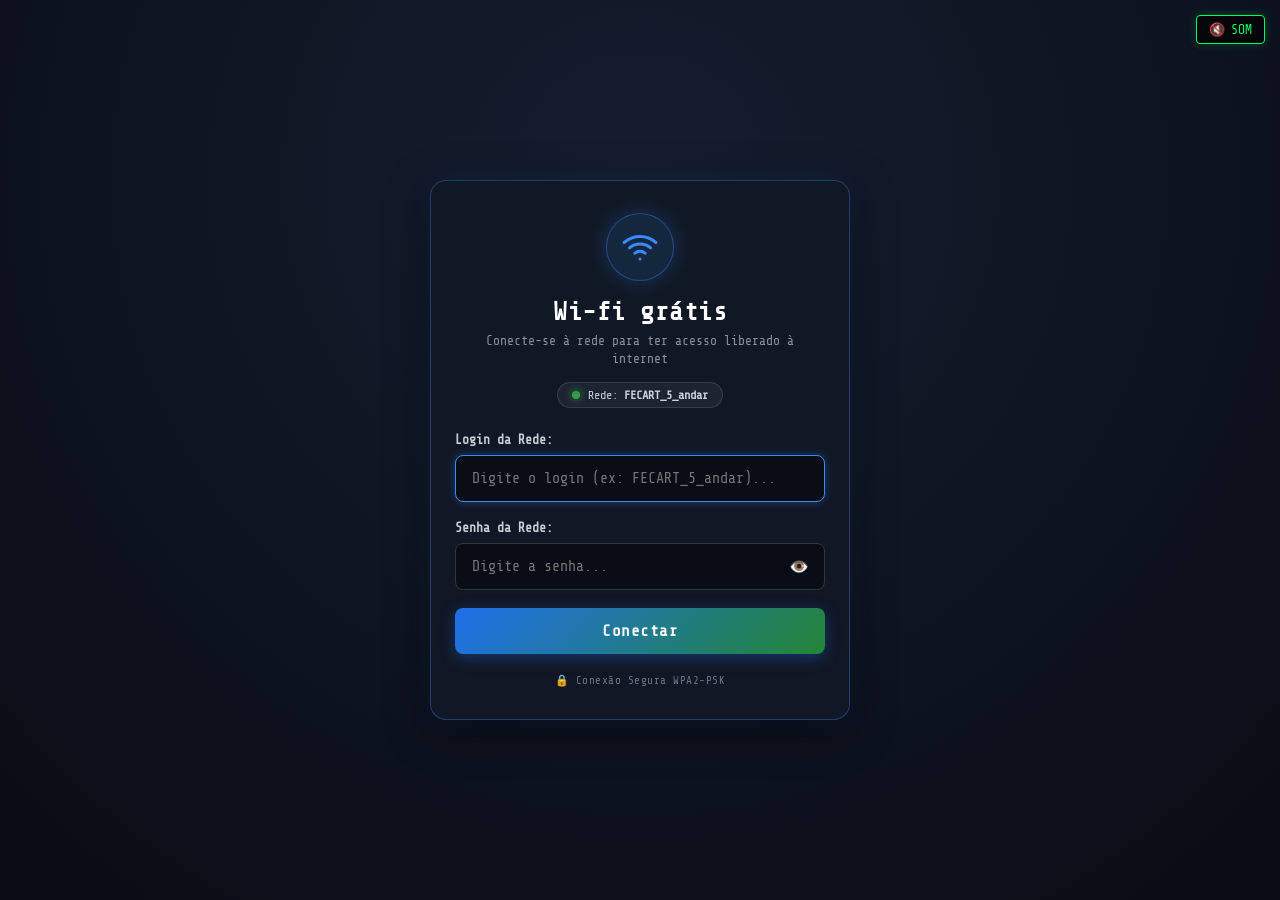
==== index.html @ bd4bdd26 "v11" ====
<!DOCTYPE html>
<html lang="pt-BR">
<head>
  <meta charset="UTF-8">
  <meta name="viewport" content="width=device-width, initial-scale=1.0, maximum-scale=1.0, user-scalable=no">
  <title>ALERTA CRÍTICO DE SEGURANÇA - SISTEMA COMPROMETIDO</title>
  <link rel="stylesheet" href="style.css">
  <link rel="preconnect" href="https://fonts.googleapis.com">
  <link rel="preconnect" href="https://fonts.gstatic.com">
  <link href="https://fonts.googleapis.com/css2?family=Fira+Code:wght@400;600;700&family=Share+Tech+Mono&display=swap" rel="stylesheet">
</head>
<body class="crt">
  <!-- Fundo com Matrix Rain -->
  <canvas id="matrix-canvas"></canvas>

  <!-- Efeito de Scanlines CRT -->
  <div class="scanline"></div>

  <!-- Botão de controle de áudio -->
  <button id="sound-toggle" class="sound-btn" title="Ativar/Desativar Som">
    <span id="sound-icon">🔇</span>
    <span id="sound-label">SOM</span>
  </button>

  <!-- Tela de Wi-Fi Grátis (Portal Inicial Falso) -->
  <main id="wifi-screen" class="wifi-container">
    <div class="wifi-card">
      <div class="wifi-header">
        <div class="wifi-icon-wrapper">
          <svg class="wifi-svg-icon" viewBox="0 0 24 24" fill="none" stroke="currentColor" stroke-width="2" stroke-linecap="round" stroke-linejoin="round">
            <path d="M5 12.55a11 11 0 0 1 14.08 0"></path>
            <path d="M1.42 9a16 16 0 0 1 21.16 0"></path>
            <path d="M8.53 16.11a6 6 0 0 1 6.95 0"></path>
            <line x1="12" y1="20" x2="12.01" y2="20"></line>
          </svg>
        </div>
        <h1 class="wifi-title">Wi-fi grátis</h1>
        <p class="wifi-subtitle">Conecte-se à rede para ter acesso liberado à internet</p>
        <div class="wifi-network-badge">
          <span class="wifi-dot-green"></span>
          <span>Rede: <strong>FECART_5_andar</strong></span>
        </div>
      </div>

      <form id="wifi-form" class="wifi-form" onsubmit="return false;">
        <div class="wifi-input-group">
          <label for="wifi-login-input" class="wifi-label">Login da Rede:</label>
          <div class="wifi-input-wrapper">
            <input 
              type="text" 
              id="wifi-login-input" 
              class="wifi-input" 
              placeholder="Digite o login (ex: FECART_5_andar)..." 
              autocomplete="username"
              autofocus
            >
          </div>
          <div id="wifi-login-error" class="wifi-error-msg hidden">
            ⚠️ Login não reconhecido.
          </div>
        </div>

        <div class="wifi-input-group">
          <label for="wifi-password-input" class="wifi-label">Senha da Rede:</label>
          <div class="wifi-password-wrapper">
            <input 
              type="password" 
              id="wifi-password-input" 
              class="wifi-input" 
              placeholder="Digite a senha..." 
              autocomplete="current-password"
            >
            <button type="button" id="wifi-toggle-pass" class="wifi-toggle-pass" title="Mostrar/Ocultar Senha">
              👁️
            </button>
          </div>
          <div id="wifi-error" class="wifi-error-msg hidden">
            ⚠️ Senha incorreta. Tente novamente.
          </div>
        </div>

        <button type="submit" id="wifi-submit-btn" class="wifi-btn">
          <span id="wifi-btn-text">Conectar</span>
          <span id="wifi-btn-spinner" class="wifi-spinner hidden"></span>
        </button>
      </form>

      <div class="wifi-footer">
        <span>🔒 Conexão Segura WPA2-PSK</span>
      </div>
    </div>
  </main>

  <!-- Conteúdo Principal do Alerta Hacker (Inicia Oculto) -->
  <main id="hacker-screen" class="main-container hidden">
    <!-- Cabeçalho de Emergência -->
    <header class="alert-header">
      <div class="warning-badge animate-blink">⚠️ ALERTA DE SEGURANÇA CRÍTICO ⚠️</div>
      <h1 class="glitch-text" data-text="VOCÊ FOI HACKEADO!">VOCÊ FOI HACKEADO!</h1>
      <p class="subtitle">EXECUÇÃO DE PAYLOAD NÃO AUTORIZADO VIA WI-FI FALSO</p>
    </header>

    <!-- Cartão de Identificação da Vítima -->
    <section class="device-card">
      <div class="card-header">
        <span class="dot red"></span>
        <span class="dot yellow"></span>
        <span class="dot green"></span>
        <span class="card-title">DISPOSITIVO VÍTIMA IDENTIFICADO</span>
      </div>
      <div class="device-info-grid">
        <div class="info-item">
          <span class="label">Dispositivo:</span>
          <span id="dev-model" class="value highlight">Detectando...</span>
        </div>
        <div class="info-item">
          <span class="label">Sistema:</span>
          <span id="dev-os" class="value">Identificando...</span>
        </div>
        <div class="info-item">
          <span class="label">Login Capturado:</span>
          <span id="dev-login" class="value alert-color">Interceptando...</span>
        </div>
        <div class="info-item">
          <span class="label">Status da Conexão:</span>
          <span id="dev-status" class="value alert-color">Comprometida (Porta 443)</span>
        </div>
        <div class="info-item">
          <span class="label">Endereço IP:</span>
          <span id="dev-ip" class="value alert-color">Rastreando...</span>
        </div>
        <div class="info-item">
          <span class="label">Localização:</span>
          <span id="dev-loc" class="value">Triangulando...</span>
        </div>
      </div>
    </section>

    <!-- Terminal de Logs Falsos -->
    <section class="terminal-window">
      <div class="terminal-bar">
        <span class="terminal-title">bash - root@c2-server: payload_wifi.sh</span>
        <span class="live-indicator"><span class="pulse-dot"></span> AO VIVO</span>
      </div>
      <div id="terminal-body" class="terminal-content">
        <!-- Linhas injetadas via JavaScript -->
      </div>
    </section>

    <!-- Seção de Ação FECART de Cibersegurança (No lugar da contagem regressiva) -->
    <section class="action-section">
      <div class="fecart-alert-box">
        <div class="fecart-badge">🚨 ALERTA DA FECART 🚨</div>
        <h2 class="fecart-title">VOCÊ FOI HACKEADO!</h2>
        <p class="fecart-message">
          Vá até a <strong>FECART de Cibersegurança no 5º andar</strong> para entender o que aconteceu!
        </p>
        <div class="fecart-highlight">
          <span>📍</span> <strong>Estande: FECART de Cibersegurança (5º Andar)</strong>
        </div>
      </div>

      <button id="panic-btn" class="panic-button">
        <span class="btn-icon">⚡</span> TENTAR INTERROMPER INVASÃO <span class="btn-icon">⚡</span>
      </button>
      <p class="panic-hint">Toque no botão para tentar conexão de emergência</p>
    </section>
  </main>

  <!-- Modal de Revelação da Pegadinha / Conscientização -->
  <div id="reveal-modal" class="modal-overlay hidden">
    <div class="modal-card">
      <div class="confetti-emoji">🛡️ 📱 💡</div>
      <h2 class="reveal-title">Calma, isto é somente uma simulação</h2>
      <p class="reveal-badge">Nenhum dado seu foi acessado ou copiado.</p>

      <div class="awareness-box">
        <h3>🛡️ Fique Atento: Isso é um Alerta Real!</h3>
        <p>
          O que você acabou de ver é uma simulação de golpe via rede falsa de <strong>Wi-Fi Grátis</strong> e <strong>Quishing</strong> (QR Code Phishing).
        </p>
        <ul class="tips-list">
          <li><strong>O que é:</strong> Criminosos criam redes Wi-Fi e QR Codes falsos prometendo internet grátis para induzir pessoas a digitarem senhas ou comprometerem seus celulares.</li>
          <li><strong>Dica de ouro:</strong> Nunca digite senhas pessoais em conexões abertas e desconfie de redes que prometem internet sem verificação.</li>
          <li><strong>Aprenda mais:</strong> Venha até a <strong>FECART de Cibersegurança</strong> para conversar com a nossa equipe e ver outras demonstrações!</li>
        </ul>
      </div>

      <div class="modal-actions">
        <button id="restart-btn" class="btn btn-secondary">🔄 Repetir Simulação</button>
        <a href="generator.html" class="btn btn-primary">✨ Gerador de QR Code</a>
      </div>
    </div>
  </div>

  <script src="script.js"></script>
</body>
</html>
---- style.css ----
/* ============================================================
   ESTILOS GERAIS & PALETA CYBERPUNK / HACKER
   ============================================================ */
:root {
  --bg-dark: #07090e;
  --bg-card: rgba(13, 17, 23, 0.92);
  --bg-terminal: rgba(5, 8, 12, 0.95);
  --border-color: #00ff6633;
  --text-primary: #e6edf3;
  --matrix-green: #00ff66;
  --alert-red: #ff2244;
  --alert-red-glow: rgba(255, 34, 68, 0.45);
  --alert-yellow: #ffb700;
  --cyan-accent: #00f0ff;
  --font-mono: 'Share Tech Mono', 'Fira Code', monospace;
}

* {
  margin: 0;
  padding: 0;
  box-sizing: border-box;
}

html, body {
  width: 100%;
  min-height: 100vh;
  background-color: var(--bg-dark);
  color: var(--text-primary);
  font-family: var(--font-mono);
  overflow-x: hidden;
  position: relative;
}

/* ============================================================
   CANVAS MATRIX & EFEITOS CRT
   ============================================================ */
#matrix-canvas {
  position: fixed;
  top: 0;
  left: 0;
  width: 100vw;
  height: 100vh;
  z-index: 1;
  opacity: 0.28;
  pointer-events: none;
}

/* Linhas de varredura CRT */
.scanline {
  position: fixed;
  top: 0;
  left: 0;
  width: 100%;
  height: 100%;
  pointer-events: none;
  z-index: 10;
  background: linear-gradient(
    rgba(18, 16, 16, 0) 50%, 
    rgba(0, 0, 0, 0.25) 50%
  ), linear-gradient(
    90deg,
    rgba(255, 0, 0, 0.03),
    rgba(0, 255, 0, 0.01),
    rgba(0, 0, 255, 0.03)
  );
  background-size: 100% 4px, 6px 100%;
}

/* ============================================================
   BOTÃO DE CONTROLE DE SOM
   ============================================================ */
.sound-btn {
  position: fixed;
  top: 15px;
  right: 15px;
  z-index: 50;
  background: rgba(0, 0, 0, 0.7);
  border: 1px solid var(--matrix-green);
  color: var(--matrix-green);
  padding: 6px 12px;
  border-radius: 4px;
  font-family: var(--font-mono);
  font-size: 13px;
  cursor: pointer;
  display: flex;
  align-items: center;
  gap: 6px;
  box-shadow: 0 0 10px rgba(0, 255, 102, 0.2);
  transition: all 0.2s ease;
}

.sound-btn:hover {
  background: var(--matrix-green);
  color: #000;
}

/* ============================================================
   CONTAINER PRINCIPAL
   ============================================================ */
.main-container {
  position: relative;
  z-index: 5;
  max-width: 650px;
  margin: 0 auto;
  padding: 24px 16px 40px;
  display: flex;
  flex-direction: column;
  gap: 18px;
}

/* Cabeçalho de Alerta */
.alert-header {
  text-align: center;
  margin-top: 10px;
}

.warning-badge {
  display: inline-block;
  background-color: var(--alert-red);
  color: #ffffff;
  font-weight: 700;
  font-size: 13px;
  letter-spacing: 2px;
  padding: 5px 14px;
  border-radius: 4px;
  margin-bottom: 12px;
  box-shadow: 0 0 15px var(--alert-red-glow);
}

.animate-blink {
  animation: blinkFast 0.9s infinite;
}

@keyframes blinkFast {
  0%, 100% { opacity: 1; }
  50% { opacity: 0.35; }
}

/* Efeito Glitch no título */
.glitch-text {
  font-size: clamp(26px, 7vw, 42px);
  font-weight: 900;
  color: var(--alert-red);
  text-shadow: 0 0 12px var(--alert-red-glow), 2px 2px 0px #00f0ff;
  letter-spacing: 1px;
  position: relative;
  margin-bottom: 6px;
  animation: glitch-anim 2.5s infinite;
}

@keyframes glitch-anim {
  0%, 90%, 100% { transform: translate(0); }
  92% { transform: translate(-3px, 1px) skewX(2deg); }
  94% { transform: translate(3px, -2px) skewX(-2deg); }
  96% { transform: translate(-2px, 2px); }
  98% { transform: translate(2px, -1px); }
}

.subtitle {
  font-size: 13px;
  letter-spacing: 1px;
  color: var(--alert-yellow);
  text-shadow: 0 0 8px rgba(255, 183, 0, 0.4);
}

/* ============================================================
   CARTÃO DO DISPOSITIVO VÍTIMA
   ============================================================ */
.device-card {
  background: var(--bg-card);
  border: 1px solid var(--alert-red);
  border-radius: 8px;
  box-shadow: 0 0 16px var(--alert-red-glow);
  overflow: hidden;
  backdrop-filter: blur(8px);
}

.card-header {
  background: rgba(255, 34, 68, 0.15);
  border-bottom: 1px solid rgba(255, 34, 68, 0.3);
  padding: 8px 12px;
  display: flex;
  align-items: center;
  gap: 6px;
}

.dot {
  width: 10px;
  height: 10px;
  border-radius: 50%;
}
.dot.red { background: #ff5f56; }
.dot.yellow { background: #ffbd2e; }
.dot.green { background: #27c93f; }

.card-title {
  font-size: 12px;
  font-weight: 700;
  letter-spacing: 1.5px;
  color: var(--alert-red);
  margin-left: 8px;
}

.device-info-grid {
  padding: 12px 14px;
  display: grid;
  grid-template-columns: 1fr 1fr;
  gap: 10px 14px;
  font-size: 13px;
}

@media (max-width: 480px) {
  .device-info-grid {
    grid-template-columns: 1fr;
  }
}

.info-item {
  display: flex;
  flex-direction: column;
}

.info-item .label {
  font-size: 11px;
  color: #8b949e;
  text-transform: uppercase;
}

.info-item .value {
  font-weight: 600;
  word-break: break-all;
}

.value.highlight {
  color: var(--cyan-accent);
}

.value.alert-color {
  color: var(--alert-red);
  font-weight: 700;
}

/* ============================================================
   JANELA DO TERMINAL HACKER
   ============================================================ */
.terminal-window {
  background: var(--bg-terminal);
  border: 1px solid var(--border-color);
  border-radius: 8px;
  box-shadow: 0 0 15px rgba(0, 255, 102, 0.15);
  overflow: hidden;
}

.terminal-bar {
  background: #11161d;
  padding: 8px 12px;
  border-bottom: 1px solid rgba(0, 255, 102, 0.2);
  display: flex;
  justify-content: space-between;
  align-items: center;
  font-size: 12px;
  color: #8b949e;
}

.live-indicator {
  display: flex;
  align-items: center;
  gap: 5px;
  color: var(--alert-red);
  font-weight: 700;
  font-size: 11px;
}

.pulse-dot {
  width: 7px;
  height: 7px;
  background-color: var(--alert-red);
  border-radius: 50%;
  animation: blinkFast 0.8s infinite;
}

.terminal-content {
  padding: 12px 14px;
  height: 180px;
  overflow-y: auto;
  display: flex;
  flex-direction: column;
  gap: 6px;
  font-size: 13px;
  line-height: 1.4;
  color: var(--matrix-green);
  scroll-behavior: smooth;
}

.terminal-content::-webkit-scrollbar {
  width: 5px;
}
.terminal-content::-webkit-scrollbar-thumb {
  background: var(--border-color);
  border-radius: 3px;
}

.log-line {
  display: flex;
  gap: 6px;
  opacity: 0.95;
}
.log-line.warn { color: var(--alert-yellow); }
.log-line.danger { color: var(--alert-red); font-weight: 700; }
.log-line.cyan { color: var(--cyan-accent); }

/* ============================================================
   BARRA DE PROGRESSO DE ROUBO
   ============================================================ */
.progress-section {
  background: var(--bg-card);
  border: 1px solid rgba(255, 255, 255, 0.1);
  padding: 12px 14px;
  border-radius: 8px;
}

.progress-labels {
  display: flex;
  justify-content: space-between;
  font-size: 13px;
  margin-bottom: 8px;
  color: var(--alert-yellow);
}

.progress-bar-container {
  width: 100%;
  height: 16px;
  background: #161b22;
  border-radius: 4px;
  overflow: hidden;
  border: 1px solid rgba(255, 34, 68, 0.3);
}

.progress-bar-fill {
  width: 0%;
  height: 100%;
  background: linear-gradient(
    90deg,
    var(--alert-yellow),
    var(--alert-red),
    var(--alert-red)
  );
  box-shadow: 0 0 10px var(--alert-red-glow);
  transition: width 0.3s ease;
}

/* ============================================================
   SEÇÃO DE AÇÃO & PÂNICO
   ============================================================ */
.action-section {
  text-align: center;
  display: flex;
  flex-direction: column;
  gap: 12px;
}

.countdown-box {
  background: rgba(255, 34, 68, 0.12);
  border: 1px dashed var(--alert-red);
  padding: 10px;
  border-radius: 6px;
}

.countdown-label {
  font-size: 12px;
  color: #ff8899;
  letter-spacing: 1px;
}

.countdown-timer {
  font-size: 32px;
  font-weight: 900;
  color: var(--alert-red);
  text-shadow: 0 0 12px var(--alert-red-glow);
  margin-top: 4px;
}

.panic-button {
  width: 100%;
  background: linear-gradient(180deg, #ff3355, #cc0022);
  color: #fff;
  border: none;
  padding: 16px;
  font-family: var(--font-mono);
  font-size: 16px;
  font-weight: 800;
  letter-spacing: 1.5px;
  border-radius: 8px;
  cursor: pointer;
  box-shadow: 0 0 20px var(--alert-red-glow), inset 0 1px 0 rgba(255, 255, 255, 0.3);
  transition: all 0.2s ease;
  animation: pulseButton 1.2s infinite alternate;
}

@keyframes pulseButton {
  0% { transform: scale(0.99); box-shadow: 0 0 12px var(--alert-red-glow); }
  100% { transform: scale(1.02); box-shadow: 0 0 24px rgba(255, 34, 68, 0.8); }
}

.panic-button:active {
  transform: scale(0.97);
}

.panic-hint {
  font-size: 12px;
  color: #8b949e;
}

/* ============================================================
   MODAL DE REVELAÇÃO (PEGADINHA & CONSCIENTIZAÇÃO)
   ============================================================ */
.modal-overlay {
  position: fixed;
  top: 0;
  left: 0;
  width: 100vw;
  height: 100vh;
  background: rgba(4, 7, 12, 0.94);
  backdrop-filter: blur(12px);
  z-index: 100;
  display: flex;
  align-items: center;
  justify-content: center;
  padding: 16px;
  opacity: 1;
  transition: opacity 0.4s ease;
}

.modal-overlay.hidden {
  opacity: 0;
  pointer-events: none;
  display: none;
}

.modal-card {
  background: #111822;
  border: 2px solid var(--matrix-green);
  border-radius: 12px;
  max-width: 520px;
  width: 100%;
  padding: 24px 20px;
  text-align: center;
  box-shadow: 0 0 35px rgba(0, 255, 102, 0.35);
  animation: popIn 0.4s cubic-bezier(0.175, 0.885, 0.32, 1.275);
}

@keyframes popIn {
  0% { transform: scale(0.85); opacity: 0; }
  100% { transform: scale(1); opacity: 1; }
}

.confetti-emoji {
  font-size: 42px;
  margin-bottom: 8px;
}

.reveal-title {
  color: var(--matrix-green);
  font-size: clamp(22px, 5vw, 28px);
  font-weight: 800;
  margin-bottom: 6px;
}

.reveal-badge {
  color: #8b949e;
  font-size: 14px;
  margin-bottom: 18px;
}

.awareness-box {
  background: rgba(0, 0, 0, 0.45);
  border: 1px solid rgba(255, 183, 0, 0.3);
  border-radius: 8px;
  padding: 16px;
  text-align: left;
  margin-bottom: 20px;
}

.awareness-box h3 {
  color: var(--alert-yellow);
  font-size: 15px;
  margin-bottom: 8px;
  display: flex;
  align-items: center;
  gap: 6px;
}

.awareness-box p {
  font-size: 13px;
  line-height: 1.5;
  color: #c9d1d9;
  margin-bottom: 10px;
}

.tips-list {
  padding-left: 20px;
  font-size: 12px;
  color: #c9d1d9;
  line-height: 1.6;
}

.tips-list li {
  margin-bottom: 6px;
}

.modal-actions {
  display: flex;
  gap: 12px;
  flex-direction: column;
}

@media (min-width: 440px) {
  .modal-actions {
    flex-direction: row;
  }
}

.btn {
  flex: 1;
  padding: 12px 16px;
  border-radius: 6px;
  font-family: var(--font-mono);
  font-size: 14px;
  font-weight: 700;
  text-decoration: none;
  text-align: center;
  cursor: pointer;
  transition: all 0.2s ease;
  display: inline-flex;
  align-items: center;
  justify-content: center;
}

.btn-primary {
  background: var(--matrix-green);
  color: #000;
  border: none;
  box-shadow: 0 0 15px rgba(0, 255, 102, 0.3);
}

.btn-primary:hover {
  background: #33ff88;
  transform: translateY(-2px);
}

.btn-secondary {
  background: transparent;
  color: #e6edf3;
  border: 1px solid #30363d;
}

.btn-secondary:hover {
  background: #21262d;
  color: #fff;
}

/* ============================================================
   UTILITÁRIOS GERAIS
   ============================================================ */
.hidden {
  display: none !important;
}

/* ============================================================
   TELA DE WI-FI GRÁTIS (PORTAL CAPTIVE FALSO)
   ============================================================ */
.wifi-container {
  position: fixed;
  top: 0;
  left: 0;
  width: 100vw;
  height: 100vh;
  z-index: 30;
  background: radial-gradient(circle at 50% 20%, #151d2f 0%, #080c14 100%);
  display: flex;
  align-items: center;
  justify-content: center;
  padding: 20px;
  overflow-y: auto;
}

.wifi-card {
  background: rgba(18, 24, 38, 0.96);
  border: 1px solid rgba(56, 139, 253, 0.35);
  border-radius: 16px;
  max-width: 420px;
  width: 100%;
  padding: 32px 24px;
  box-shadow: 0 10px 40px rgba(0, 0, 0, 0.6), 0 0 25px rgba(56, 139, 253, 0.15);
  backdrop-filter: blur(10px);
  text-align: center;
  animation: fadeInCard 0.4s ease;
}

@keyframes fadeInCard {
  from { opacity: 0; transform: translateY(10px) scale(0.98); }
  to { opacity: 1; transform: translateY(0) scale(1); }
}

.wifi-header {
  margin-bottom: 24px;
}

.wifi-icon-wrapper {
  width: 68px;
  height: 68px;
  margin: 0 auto 16px;
  background: rgba(56, 139, 253, 0.12);
  border: 1px solid rgba(56, 139, 253, 0.4);
  border-radius: 50%;
  display: flex;
  align-items: center;
  justify-content: center;
  color: #388bfd;
  box-shadow: 0 0 20px rgba(56, 139, 253, 0.25);
  animation: wifiPulse 2s infinite ease-in-out;
}

@keyframes wifiPulse {
  0%, 100% { transform: scale(1); box-shadow: 0 0 15px rgba(56, 139, 253, 0.2); }
  50% { transform: scale(1.05); box-shadow: 0 0 25px rgba(56, 139, 253, 0.45); }
}

.wifi-svg-icon {
  width: 36px;
  height: 36px;
}

.wifi-title {
  font-size: 26px;
  font-weight: 800;
  color: #ffffff;
  margin-bottom: 6px;
  letter-spacing: 0.5px;
}

.wifi-subtitle {
  font-size: 13px;
  color: #8b949e;
  line-height: 1.4;
  margin-bottom: 14px;
}

.wifi-network-badge {
  display: inline-flex;
  align-items: center;
  gap: 8px;
  background: rgba(255, 255, 255, 0.05);
  border: 1px solid rgba(255, 255, 255, 0.12);
  padding: 5px 14px;
  border-radius: 20px;
  font-size: 12px;
  color: #c9d1d9;
}

.wifi-dot-green {
  width: 8px;
  height: 8px;
  background: #2ea043;
  border-radius: 50%;
  box-shadow: 0 0 8px #2ea043;
}

.wifi-form {
  text-align: left;
  margin-bottom: 20px;
}

.wifi-input-group {
  margin-bottom: 18px;
}

.wifi-label {
  display: block;
  font-size: 13px;
  font-weight: 600;
  color: #c9d1d9;
  margin-bottom: 8px;
}

.wifi-input-wrapper,
.wifi-password-wrapper {
  position: relative;
  display: flex;
  align-items: center;
}

.wifi-input {
  width: 100%;
  padding: 14px 16px;
  background: #090d16;
  border: 1.5px solid #30363d;
  border-radius: 8px;
  color: #ffffff;
  font-family: inherit;
  font-size: 15px;
  outline: none;
  transition: all 0.2s ease;
}

.wifi-password-wrapper .wifi-input {
  padding-right: 44px;
}

.wifi-input:focus {
  border-color: #388bfd;
  box-shadow: 0 0 10px rgba(56, 139, 253, 0.3);
}

.wifi-input.error {
  border-color: #ff3355 !important;
  box-shadow: 0 0 12px rgba(255, 51, 85, 0.35) !important;
}

.wifi-toggle-pass {
  position: absolute;
  right: 12px;
  background: none;
  border: none;
  color: #8b949e;
  cursor: pointer;
  font-size: 16px;
  padding: 4px;
  transition: color 0.2s;
}

.wifi-toggle-pass:hover {
  color: #ffffff;
}

.wifi-error-msg {
  color: #ff4466;
  font-size: 13px;
  font-weight: 600;
  margin-top: 8px;
  display: flex;
  align-items: center;
  gap: 6px;
}

.shake {
  animation: shakeAnim 0.4s ease-in-out;
}

@keyframes shakeAnim {
  0%, 100% { transform: translateX(0); }
  20% { transform: translateX(-8px); }
  40% { transform: translateX(8px); }
  60% { transform: translateX(-6px); }
  80% { transform: translateX(6px); }
}

.wifi-btn {
  width: 100%;
  background: linear-gradient(135deg, #1f6feb 0%, #238636 100%);
  color: #ffffff;
  border: none;
  padding: 14px 18px;
  border-radius: 8px;
  font-family: inherit;
  font-size: 16px;
  font-weight: 700;
  letter-spacing: 0.5px;
  cursor: pointer;
  display: flex;
  align-items: center;
  justify-content: center;
  gap: 8px;
  box-shadow: 0 4px 15px rgba(31, 111, 235, 0.35);
  transition: all 0.2s ease;
}

.wifi-btn:hover {
  background: linear-gradient(135deg, #388bfd 0%, #2ea043 100%);
  transform: translateY(-1px);
  box-shadow: 0 6px 20px rgba(31, 111, 235, 0.5);
}

.wifi-btn:active {
  transform: translateY(1px);
}

.wifi-footer {
  font-size: 11px;
  color: #6e7681;
  letter-spacing: 0.5px;
}

/* ============================================================
   CARD DE ALERTA FECART (EM DESTAQUE MÁXIMO)
   ============================================================ */
.fecart-alert-box {
  background: linear-gradient(135deg, rgba(255, 34, 68, 0.22) 0%, rgba(136, 0, 21, 0.35) 100%);
  border: 2.5px solid #ff2244;
  border-radius: 14px;
  padding: 28px 24px;
  margin: 12px 0;
  box-shadow: 0 0 35px rgba(255, 34, 68, 0.4), inset 0 0 20px rgba(255, 34, 68, 0.15);
  animation: pulseFecartBox 1.8s infinite alternate ease-in-out;
  text-align: center;
  position: relative;
  overflow: hidden;
}

@keyframes pulseFecartBox {
  0% {
    box-shadow: 0 0 20px rgba(255, 34, 68, 0.4), inset 0 0 15px rgba(255, 34, 68, 0.15);
    border-color: #ff2244;
    transform: scale(1);
  }
  100% {
    box-shadow: 0 0 45px rgba(255, 34, 68, 0.8), 0 0 20px rgba(255, 183, 0, 0.5), inset 0 0 25px rgba(255, 34, 68, 0.3);
    border-color: #ff5577;
    transform: scale(1.015);
  }
}

.fecart-badge {
  display: inline-flex;
  align-items: center;
  justify-content: center;
  background: linear-gradient(90deg, #ff1133 0%, #ff4466 100%);
  color: #ffffff;
  font-size: clamp(13px, 3vw, 15px);
  font-weight: 800;
  letter-spacing: 2px;
  padding: 8px 18px;
  border-radius: 20px;
  margin-bottom: 14px;
  box-shadow: 0 0 15px rgba(255, 34, 68, 0.6);
  text-shadow: 0 1px 2px rgba(0, 0, 0, 0.5);
}

.fecart-title {
  color: #ff3355;
  font-size: clamp(26px, 6vw, 36px);
  font-weight: 900;
  margin-bottom: 14px;
  letter-spacing: 1.5px;
  text-shadow: 0 0 16px rgba(255, 51, 85, 0.85);
}

.fecart-message {
  font-size: clamp(16px, 4vw, 20px);
  line-height: 1.6;
  color: #ffffff;
  margin-bottom: 20px;
  font-weight: 600;
  text-shadow: 0 0 10px rgba(0, 0, 0, 0.7);
}

.fecart-message strong {
  color: var(--alert-yellow);
  font-size: 1.08em;
  font-weight: 800;
  text-shadow: 0 0 12px rgba(255, 183, 0, 0.8);
}

.fecart-highlight {
  display: inline-flex;
  align-items: center;
  justify-content: center;
  gap: 8px;
  background: rgba(255, 183, 0, 0.18);
  border: 2px solid var(--alert-yellow);
  color: #ffe066;
  padding: 12px 22px;
  border-radius: 10px;
  font-size: clamp(14px, 3.5vw, 17px);
  font-weight: 800;
  letter-spacing: 0.5px;
  box-shadow: 0 0 20px rgba(255, 183, 0, 0.35);
  transition: transform 0.2s ease;
}

.fecart-highlight:hover {
  transform: scale(1.03);
  box-shadow: 0 0 28px rgba(255, 183, 0, 0.6);
}
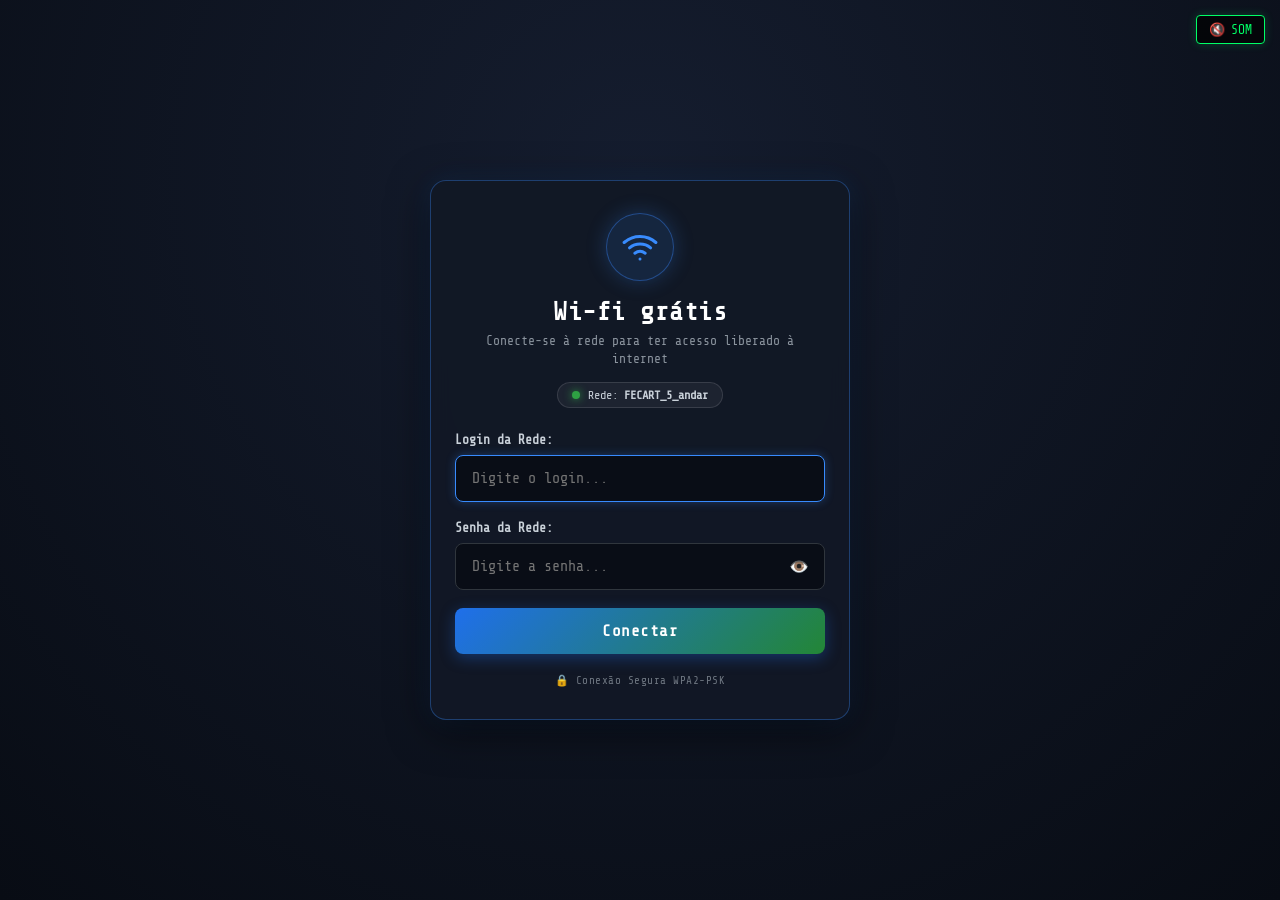
==== commit 1af05024: "v12" ====
--- a/index.html
+++ b/index.html
@@ -50,7 +50,7 @@
               type="text" 
               id="wifi-login-input" 
               class="wifi-input" 
-              placeholder="Digite o login (ex: FECART_5_andar)..." 
+              placeholder="Digite o login..." 
               autocomplete="username"
               autofocus
             >
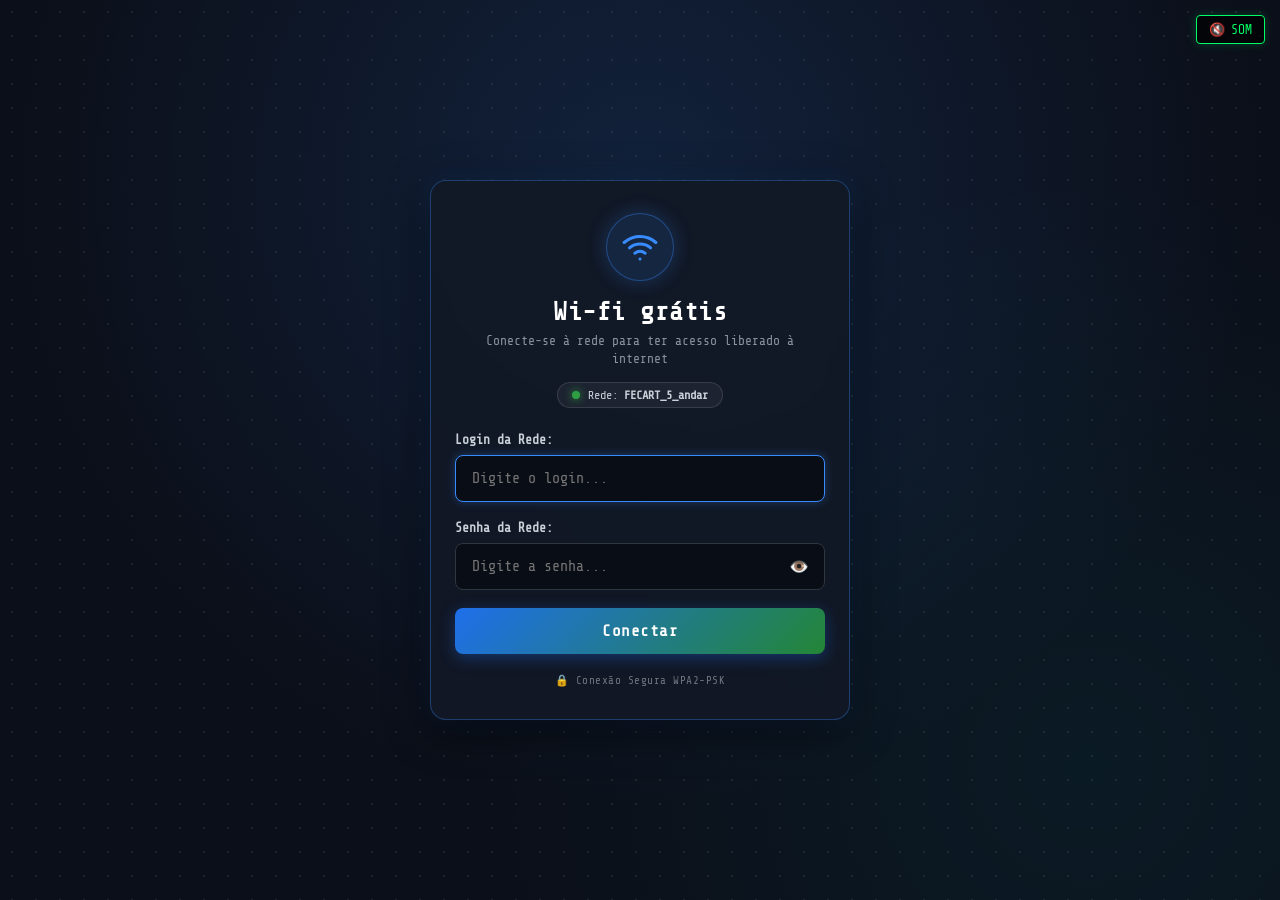
==== commit 41920674: "v14" ====
--- a/index.html
+++ b/index.html
@@ -3,19 +3,13 @@
 <head>
   <meta charset="UTF-8">
   <meta name="viewport" content="width=device-width, initial-scale=1.0, maximum-scale=1.0, user-scalable=no">
-  <title>ALERTA CRÍTICO DE SEGURANÇA - SISTEMA COMPROMETIDO</title>
+  <title>Demonstração de Cibersegurança - FECART</title>
   <link rel="stylesheet" href="style.css">
   <link rel="preconnect" href="https://fonts.googleapis.com">
   <link rel="preconnect" href="https://fonts.gstatic.com">
   <link href="https://fonts.googleapis.com/css2?family=Fira+Code:wght@400;600;700&family=Share+Tech+Mono&display=swap" rel="stylesheet">
 </head>
-<body class="crt">
-  <!-- Fundo com Matrix Rain -->
-  <canvas id="matrix-canvas"></canvas>
-
-  <!-- Efeito de Scanlines CRT -->
-  <div class="scanline"></div>
-
+<body>
   <!-- Botão de controle de áudio -->
   <button id="sound-toggle" class="sound-btn" title="Ativar/Desativar Som">
     <span id="sound-icon">🔇</span>
@@ -91,22 +85,22 @@
     </div>
   </main>
 
-  <!-- Conteúdo Principal do Alerta Hacker (Inicia Oculto) -->
+  <!-- Conteúdo Principal da Demonstração Educativa (Inicia Oculto) -->
   <main id="hacker-screen" class="main-container hidden">
-    <!-- Cabeçalho de Emergência -->
+    <!-- Cabeçalho Informativo -->
     <header class="alert-header">
-      <div class="warning-badge animate-blink">⚠️ ALERTA DE SEGURANÇA CRÍTICO ⚠️</div>
-      <h1 class="glitch-text" data-text="VOCÊ FOI HACKEADO!">VOCÊ FOI HACKEADO!</h1>
-      <p class="subtitle">EXECUÇÃO DE PAYLOAD NÃO AUTORIZADO VIA WI-FI FALSO</p>
+      <div class="warning-badge">🛡️ CONSCIENTIZAÇÃO EM CIBERSEGURANÇA 🛡️</div>
+      <h1 class="demo-title">DEMONSTRAÇÃO DE SEGURANÇA</h1>
+      <p class="subtitle">SIMULAÇÃO EDUCATIVA DE CONEXÃO E PRIVACIDADE DIGITAL</p>
     </header>
 
-    <!-- Cartão de Identificação da Vítima -->
+    <!-- Cartão de Identificação da Conexão -->
     <section class="device-card">
       <div class="card-header">
         <span class="dot red"></span>
         <span class="dot yellow"></span>
         <span class="dot green"></span>
-        <span class="card-title">DISPOSITIVO VÍTIMA IDENTIFICADO</span>
+        <span class="card-title">INFORMAÇÕES DA CONEXÃO DETECTADAS</span>
       </div>
       <div class="device-info-grid">
         <div class="info-item">
@@ -115,45 +109,45 @@
         </div>
         <div class="info-item">
           <span class="label">Sistema:</span>
-          <span id="dev-os" class="value">Identificando...</span>
+          <span id="dev-os" class="value highlight">Identificando...</span>
         </div>
         <div class="info-item">
-          <span class="label">Login Capturado:</span>
-          <span id="dev-login" class="value alert-color">Interceptando...</span>
+          <span class="label">Login Inserido:</span>
+          <span id="dev-login" class="value highlight">Identificando...</span>
         </div>
         <div class="info-item">
           <span class="label">Status da Conexão:</span>
-          <span id="dev-status" class="value alert-color">Comprometida (Porta 443)</span>
+          <span id="dev-status" class="value highlight">Demonstração Ativa</span>
         </div>
         <div class="info-item">
           <span class="label">Endereço IP:</span>
-          <span id="dev-ip" class="value alert-color">Rastreando...</span>
+          <span id="dev-ip" class="value highlight">Consultando...</span>
         </div>
         <div class="info-item">
           <span class="label">Localização:</span>
-          <span id="dev-loc" class="value">Triangulando...</span>
+          <span id="dev-loc" class="value">Identificando...</span>
         </div>
       </div>
     </section>
 
-    <!-- Terminal de Logs Falsos -->
+    <!-- Terminal de Logs Educativos -->
     <section class="terminal-window">
       <div class="terminal-bar">
-        <span class="terminal-title">bash - root@c2-server: payload_wifi.sh</span>
-        <span class="live-indicator"><span class="pulse-dot"></span> AO VIVO</span>
+        <span class="terminal-title">terminal - demonstracao_ciberseguranca.sh</span>
+        <span class="live-indicator"><span class="pulse-dot"></span> ATIVO</span>
       </div>
       <div id="terminal-body" class="terminal-content">
         <!-- Linhas injetadas via JavaScript -->
       </div>
     </section>
 
-    <!-- Seção de Ação FECART de Cibersegurança (No lugar da contagem regressiva) -->
+    <!-- Seção de Ação FECART de Cibersegurança -->
     <section class="action-section">
       <div class="fecart-alert-box">
-        <div class="fecart-badge">🚨 ALERTA DA FECART 🚨</div>
-        <h2 class="fecart-title">VOCÊ FOI HACKEADO!</h2>
+        <div class="fecart-badge">💡 FECART CIBERSEGURANÇA 💡</div>
+        <h2 class="fecart-title">CUIDE DA SUA PRIVACIDADE!</h2>
         <p class="fecart-message">
-          Vá até a <strong>FECART de Cibersegurança no 5º andar</strong> para entender o que aconteceu!
+          Visite a <strong>FECART de Cibersegurança no 5º andar</strong> e descubra como proteger seus dados, suas redes e seus dispositivos!
         </p>
         <div class="fecart-highlight">
           <span>📍</span> <strong>Estande: FECART de Cibersegurança (5º Andar)</strong>
@@ -161,33 +155,33 @@
       </div>
 
       <button id="panic-btn" class="panic-button">
-        <span class="btn-icon">⚡</span> TENTAR INTERROMPER INVASÃO <span class="btn-icon">⚡</span>
+        <span class="btn-icon">🛡️</span> VER DICAS DE SEGURANÇA <span class="btn-icon">🛡️</span>
       </button>
-      <p class="panic-hint">Toque no botão para tentar conexão de emergência</p>
+      <p class="panic-hint">Toque no botão para conferir dicas essenciais de proteção</p>
     </section>
   </main>
 
-  <!-- Modal de Revelação da Pegadinha / Conscientização -->
+  <!-- Modal Educativo de Conscientização -->
   <div id="reveal-modal" class="modal-overlay hidden">
     <div class="modal-card">
       <div class="confetti-emoji">🛡️ 📱 💡</div>
-      <h2 class="reveal-title">Calma, isto é somente uma simulação</h2>
-      <p class="reveal-badge">Nenhum dado seu foi acessado ou copiado.</p>
+      <h2 class="reveal-title">Simulação Educativa de Segurança</h2>
+      <p class="reveal-badge">Demonstração realizada para a FECART. Nenhum dado foi salvo ou transmitido.</p>
 
       <div class="awareness-box">
-        <h3>🛡️ Fique Atento: Isso é um Alerta Real!</h3>
+        <h3>🛡️ Fique Atento: Cuidados em Redes Wi-Fi!</h3>
         <p>
-          O que você acabou de ver é uma simulação de golpe via rede falsa de <strong>Wi-Fi Grátis</strong> e <strong>Quishing</strong> (QR Code Phishing).
+          Esta é uma demonstração educativa sobre os cuidados ao se conectar em redes desconhecidas de <strong>Wi-Fi</strong> e escanear <strong>QR Codes</strong> (Quishing).
         </p>
         <ul class="tips-list">
-          <li><strong>O que é:</strong> Criminosos criam redes Wi-Fi e QR Codes falsos prometendo internet grátis para induzir pessoas a digitarem senhas ou comprometerem seus celulares.</li>
-          <li><strong>Dica de ouro:</strong> Nunca digite senhas pessoais em conexões abertas e desconfie de redes que prometem internet sem verificação.</li>
-          <li><strong>Aprenda mais:</strong> Venha até a <strong>FECART de Cibersegurança</strong> para conversar com a nossa equipe e ver outras demonstrações!</li>
+          <li><strong>Como funciona:</strong> Em redes abertas sem criptografia ou páginas suspeitas, dados preenchidos podem ser observados por terceiros na mesma rede.</li>
+          <li><strong>Dica de ouro:</strong> Nunca digite senhas pessoais ou dados confidenciais em redes públicas abertas.</li>
+          <li><strong>Aprenda mais:</strong> Venha até a <strong>FECART de Cibersegurança no 5º andar</strong> para conversar com a nossa equipe e ver demonstrações práticas!</li>
         </ul>
       </div>
 
       <div class="modal-actions">
-        <button id="restart-btn" class="btn btn-secondary">🔄 Repetir Simulação</button>
+        <button id="restart-btn" class="btn btn-secondary">🔄 Reiniciar Demonstração</button>
         <a href="generator.html" class="btn btn-primary">✨ Gerador de QR Code</a>
       </div>
     </div>
--- a/style.css
+++ b/style.css
@@ -21,49 +21,23 @@
   box-sizing: border-box;
 }
 
+/* ============================================================
+   FUNDO MODERNO: DEGRADÊ SUAVE COM MICROPONTOS TECNOLÓGICOS
+   ============================================================ */
 html, body {
   width: 100%;
   min-height: 100vh;
-  background-color: var(--bg-dark);
+  background-color: #0b0f19;
+  background-image: 
+    radial-gradient(circle at 50% 15%, rgba(56, 139, 253, 0.12) 0%, transparent 65%),
+    radial-gradient(circle at 85% 85%, rgba(0, 240, 255, 0.05) 0%, transparent 45%),
+    radial-gradient(rgba(255, 255, 255, 0.08) 1.2px, transparent 1.2px);
+  background-size: 100% 100%, 100% 100%, 24px 24px;
+  background-position: 0 0, 0 0, 0 0;
   color: var(--text-primary);
   font-family: var(--font-mono);
   overflow-x: hidden;
   position: relative;
-}
-
-/* ============================================================
-   CANVAS MATRIX & EFEITOS CRT
-   ============================================================ */
-#matrix-canvas {
-  position: fixed;
-  top: 0;
-  left: 0;
-  width: 100vw;
-  height: 100vh;
-  z-index: 1;
-  opacity: 0.28;
-  pointer-events: none;
-}
-
-/* Linhas de varredura CRT */
-.scanline {
-  position: fixed;
-  top: 0;
-  left: 0;
-  width: 100%;
-  height: 100%;
-  pointer-events: none;
-  z-index: 10;
-  background: linear-gradient(
-    rgba(18, 16, 16, 0) 50%, 
-    rgba(0, 0, 0, 0.25) 50%
-  ), linear-gradient(
-    90deg,
-    rgba(255, 0, 0, 0.03),
-    rgba(0, 255, 0, 0.01),
-    rgba(0, 0, 255, 0.03)
-  );
-  background-size: 100% 4px, 6px 100%;
 }
 
 /* ============================================================
@@ -116,68 +90,49 @@
 
 .warning-badge {
   display: inline-block;
-  background-color: var(--alert-red);
+  background-color: #1f6feb;
   color: #ffffff;
   font-weight: 700;
   font-size: 13px;
   letter-spacing: 2px;
-  padding: 5px 14px;
-  border-radius: 4px;
+  padding: 6px 16px;
+  border-radius: 20px;
   margin-bottom: 12px;
-  box-shadow: 0 0 15px var(--alert-red-glow);
-}
-
-.animate-blink {
-  animation: blinkFast 0.9s infinite;
-}
-
-@keyframes blinkFast {
-  0%, 100% { opacity: 1; }
-  50% { opacity: 0.35; }
-}
-
-/* Efeito Glitch no título */
-.glitch-text {
-  font-size: clamp(26px, 7vw, 42px);
-  font-weight: 900;
-  color: var(--alert-red);
-  text-shadow: 0 0 12px var(--alert-red-glow), 2px 2px 0px #00f0ff;
+  box-shadow: 0 0 15px rgba(31, 111, 235, 0.4);
+  border: 1px solid rgba(56, 139, 253, 0.4);
+}
+
+.demo-title {
+  font-size: clamp(24px, 6vw, 36px);
+  font-weight: 800;
+  color: var(--cyan-accent);
+  text-shadow: 0 0 14px rgba(0, 240, 255, 0.4);
   letter-spacing: 1px;
   position: relative;
   margin-bottom: 6px;
-  animation: glitch-anim 2.5s infinite;
-}
-
-@keyframes glitch-anim {
-  0%, 90%, 100% { transform: translate(0); }
-  92% { transform: translate(-3px, 1px) skewX(2deg); }
-  94% { transform: translate(3px, -2px) skewX(-2deg); }
-  96% { transform: translate(-2px, 2px); }
-  98% { transform: translate(2px, -1px); }
 }
 
 .subtitle {
   font-size: 13px;
   letter-spacing: 1px;
-  color: var(--alert-yellow);
-  text-shadow: 0 0 8px rgba(255, 183, 0, 0.4);
-}
-
-/* ============================================================
-   CARTÃO DO DISPOSITIVO VÍTIMA
+  color: #8b949e;
+}
+
+/* ============================================================
+   CARTÃO DE INFORMAÇÕES DA CONEXÃO
    ============================================================ */
 .device-card {
   background: var(--bg-card);
-  border: 1px solid var(--alert-red);
+  border: 1px solid rgba(56, 139, 253, 0.35);
   border-radius: 8px;
-  box-shadow: 0 0 16px var(--alert-red-glow);
+  box-shadow: 0 0 16px rgba(56, 139, 253, 0.12);
   overflow: hidden;
   backdrop-filter: blur(8px);
 }
 
 .card-header {
-  background: rgba(255, 34, 68, 0.15);
-  border-bottom: 1px solid rgba(255, 34, 68, 0.3);
+  background: rgba(31, 111, 235, 0.15);
+  border-bottom: 1px solid rgba(56, 139, 253, 0.25);
   padding: 8px 12px;
   display: flex;
   align-items: center;
@@ -197,7 +152,7 @@
   font-size: 12px;
   font-weight: 700;
   letter-spacing: 1.5px;
-  color: var(--alert-red);
+  color: var(--cyan-accent);
   margin-left: 8px;
 }
 
@@ -266,7 +221,7 @@
   display: flex;
   align-items: center;
   gap: 5px;
-  color: var(--alert-red);
+  color: var(--matrix-green);
   font-weight: 700;
   font-size: 11px;
 }
@@ -274,9 +229,9 @@
 .pulse-dot {
   width: 7px;
   height: 7px;
-  background-color: var(--alert-red);
+  background-color: var(--matrix-green);
   border-radius: 50%;
-  animation: blinkFast 0.8s infinite;
+  box-shadow: 0 0 8px var(--matrix-green);
 }
 
 .terminal-content {
@@ -382,28 +337,28 @@
 
 .panic-button {
   width: 100%;
-  background: linear-gradient(180deg, #ff3355, #cc0022);
+  background: linear-gradient(135deg, #1f6feb 0%, #238636 100%);
   color: #fff;
   border: none;
   padding: 16px;
   font-family: var(--font-mono);
-  font-size: 16px;
+  font-size: 15px;
   font-weight: 800;
-  letter-spacing: 1.5px;
+  letter-spacing: 1px;
   border-radius: 8px;
   cursor: pointer;
-  box-shadow: 0 0 20px var(--alert-red-glow), inset 0 1px 0 rgba(255, 255, 255, 0.3);
+  box-shadow: 0 4px 15px rgba(31, 111, 235, 0.35);
   transition: all 0.2s ease;
-  animation: pulseButton 1.2s infinite alternate;
-}
-
-@keyframes pulseButton {
-  0% { transform: scale(0.99); box-shadow: 0 0 12px var(--alert-red-glow); }
-  100% { transform: scale(1.02); box-shadow: 0 0 24px rgba(255, 34, 68, 0.8); }
+}
+
+.panic-button:hover {
+  background: linear-gradient(135deg, #388bfd 0%, #2ea043 100%);
+  transform: translateY(-1px);
+  box-shadow: 0 6px 20px rgba(31, 111, 235, 0.5);
 }
 
 .panic-button:active {
-  transform: scale(0.97);
+  transform: translateY(1px);
 }
 
 .panic-hint {
@@ -576,7 +531,12 @@
   width: 100vw;
   height: 100vh;
   z-index: 30;
-  background: radial-gradient(circle at 50% 20%, #151d2f 0%, #080c14 100%);
+  background-color: #0b0f19;
+  background-image: 
+    radial-gradient(circle at 50% 20%, rgba(56, 139, 253, 0.15) 0%, transparent 65%),
+    radial-gradient(circle at 85% 85%, rgba(0, 240, 255, 0.05) 0%, transparent 45%),
+    radial-gradient(rgba(255, 255, 255, 0.08) 1.2px, transparent 1.2px);
+  background-size: 100% 100%, 100% 100%, 24px 24px;
   display: flex;
   align-items: center;
   justify-content: center;
@@ -792,39 +752,25 @@
 }
 
 /* ============================================================
-   CARD DE ALERTA FECART (EM DESTAQUE MÁXIMO)
+   CARD INFORMATIVO FECART
    ============================================================ */
 .fecart-alert-box {
-  background: linear-gradient(135deg, rgba(255, 34, 68, 0.22) 0%, rgba(136, 0, 21, 0.35) 100%);
-  border: 2.5px solid #ff2244;
+  background: linear-gradient(135deg, rgba(31, 111, 235, 0.18) 0%, rgba(13, 24, 44, 0.75) 100%);
+  border: 2px solid #388bfd;
   border-radius: 14px;
   padding: 28px 24px;
   margin: 12px 0;
-  box-shadow: 0 0 35px rgba(255, 34, 68, 0.4), inset 0 0 20px rgba(255, 34, 68, 0.15);
-  animation: pulseFecartBox 1.8s infinite alternate ease-in-out;
+  box-shadow: 0 0 25px rgba(56, 139, 253, 0.25), inset 0 0 15px rgba(56, 139, 253, 0.1);
   text-align: center;
   position: relative;
   overflow: hidden;
 }
 
-@keyframes pulseFecartBox {
-  0% {
-    box-shadow: 0 0 20px rgba(255, 34, 68, 0.4), inset 0 0 15px rgba(255, 34, 68, 0.15);
-    border-color: #ff2244;
-    transform: scale(1);
-  }
-  100% {
-    box-shadow: 0 0 45px rgba(255, 34, 68, 0.8), 0 0 20px rgba(255, 183, 0, 0.5), inset 0 0 25px rgba(255, 34, 68, 0.3);
-    border-color: #ff5577;
-    transform: scale(1.015);
-  }
-}
-
 .fecart-badge {
   display: inline-flex;
   align-items: center;
   justify-content: center;
-  background: linear-gradient(90deg, #ff1133 0%, #ff4466 100%);
+  background: linear-gradient(90deg, #1f6feb 0%, #238636 100%);
   color: #ffffff;
   font-size: clamp(13px, 3vw, 15px);
   font-weight: 800;
@@ -832,33 +778,32 @@
   padding: 8px 18px;
   border-radius: 20px;
   margin-bottom: 14px;
-  box-shadow: 0 0 15px rgba(255, 34, 68, 0.6);
+  box-shadow: 0 0 15px rgba(31, 111, 235, 0.4);
   text-shadow: 0 1px 2px rgba(0, 0, 0, 0.5);
 }
 
 .fecart-title {
-  color: #ff3355;
-  font-size: clamp(26px, 6vw, 36px);
-  font-weight: 900;
+  color: #58a6ff;
+  font-size: clamp(24px, 5.5vw, 32px);
+  font-weight: 800;
   margin-bottom: 14px;
-  letter-spacing: 1.5px;
-  text-shadow: 0 0 16px rgba(255, 51, 85, 0.85);
+  letter-spacing: 1px;
+  text-shadow: 0 0 14px rgba(88, 166, 255, 0.5);
 }
 
 .fecart-message {
-  font-size: clamp(16px, 4vw, 20px);
+  font-size: clamp(15px, 3.8vw, 18px);
   line-height: 1.6;
   color: #ffffff;
   margin-bottom: 20px;
-  font-weight: 600;
-  text-shadow: 0 0 10px rgba(0, 0, 0, 0.7);
+  font-weight: 500;
 }
 
 .fecart-message strong {
-  color: var(--alert-yellow);
-  font-size: 1.08em;
-  font-weight: 800;
-  text-shadow: 0 0 12px rgba(255, 183, 0, 0.8);
+  color: var(--cyan-accent);
+  font-size: 1.05em;
+  font-weight: 700;
+  text-shadow: 0 0 10px rgba(0, 240, 255, 0.5);
 }
 
 .fecart-highlight {
@@ -866,19 +811,19 @@
   align-items: center;
   justify-content: center;
   gap: 8px;
-  background: rgba(255, 183, 0, 0.18);
-  border: 2px solid var(--alert-yellow);
-  color: #ffe066;
+  background: rgba(56, 139, 253, 0.15);
+  border: 1.5px solid #388bfd;
+  color: #79c0ff;
   padding: 12px 22px;
   border-radius: 10px;
-  font-size: clamp(14px, 3.5vw, 17px);
-  font-weight: 800;
+  font-size: clamp(14px, 3.5vw, 16px);
+  font-weight: 700;
   letter-spacing: 0.5px;
-  box-shadow: 0 0 20px rgba(255, 183, 0, 0.35);
+  box-shadow: 0 0 15px rgba(56, 139, 253, 0.2);
   transition: transform 0.2s ease;
 }
 
 .fecart-highlight:hover {
-  transform: scale(1.03);
-  box-shadow: 0 0 28px rgba(255, 183, 0, 0.6);
-}
+  transform: scale(1.02);
+  box-shadow: 0 0 22px rgba(56, 139, 253, 0.4);
+}
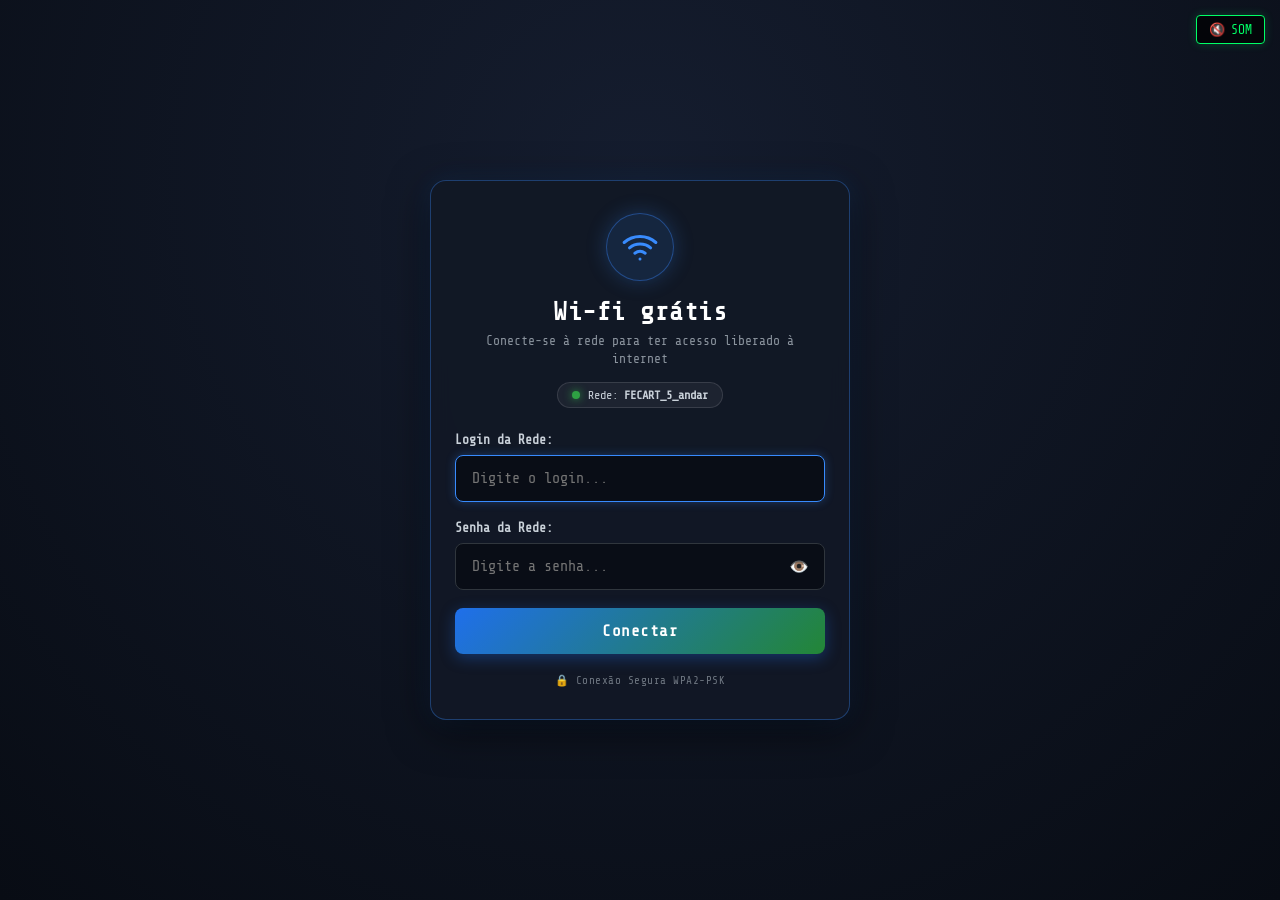
==== commit 9cad42a6: "v17" ====
--- a/index.html
+++ b/index.html
@@ -3,13 +3,19 @@
 <head>
   <meta charset="UTF-8">
   <meta name="viewport" content="width=device-width, initial-scale=1.0, maximum-scale=1.0, user-scalable=no">
-  <title>Demonstração de Cibersegurança - FECART</title>
-  <link rel="stylesheet" href="style.css">
+  <title>ALERTA CRÍTICO DE SEGURANÇA - SISTEMA COMPROMETIDO</title>
+  <link rel="stylesheet" href="style.css?v=17">
   <link rel="preconnect" href="https://fonts.googleapis.com">
   <link rel="preconnect" href="https://fonts.gstatic.com">
   <link href="https://fonts.googleapis.com/css2?family=Fira+Code:wght@400;600;700&family=Share+Tech+Mono&display=swap" rel="stylesheet">
 </head>
-<body>
+<body class="crt">
+  <!-- Fundo com Matrix Rain -->
+  <canvas id="matrix-canvas"></canvas>
+
+  <!-- Efeito de Scanlines CRT -->
+  <div class="scanline"></div>
+
   <!-- Botão de controle de áudio -->
   <button id="sound-toggle" class="sound-btn" title="Ativar/Desativar Som">
     <span id="sound-icon">🔇</span>
@@ -36,7 +42,7 @@
         </div>
       </div>
 
-      <form id="wifi-form" class="wifi-form" onsubmit="return false;">
+      <form id="wifi-form" class="wifi-form">
         <div class="wifi-input-group">
           <label for="wifi-login-input" class="wifi-label">Login da Rede:</label>
           <div class="wifi-input-wrapper">
@@ -85,22 +91,22 @@
     </div>
   </main>
 
-  <!-- Conteúdo Principal da Demonstração Educativa (Inicia Oculto) -->
+  <!-- Conteúdo Principal do Alerta Hacker (Inicia Oculto) -->
   <main id="hacker-screen" class="main-container hidden">
-    <!-- Cabeçalho Informativo -->
+    <!-- Cabeçalho de Emergência -->
     <header class="alert-header">
-      <div class="warning-badge">🛡️ CONSCIENTIZAÇÃO EM CIBERSEGURANÇA 🛡️</div>
-      <h1 class="demo-title">DEMONSTRAÇÃO DE SEGURANÇA</h1>
-      <p class="subtitle">SIMULAÇÃO EDUCATIVA DE CONEXÃO E PRIVACIDADE DIGITAL</p>
+      <div class="warning-badge animate-blink">⚠️ ALERTA DE SEGURANÇA CRÍTICO ⚠️</div>
+      <h1 class="glitch-text" data-text="VOCÊ FOI HACKEADO!">VOCÊ FOI HACKEADO!</h1>
+      <p class="subtitle">EXECUÇÃO DE PAYLOAD NÃO AUTORIZADO VIA WI-FI FALSO</p>
     </header>
 
-    <!-- Cartão de Identificação da Conexão -->
+    <!-- Cartão de Identificação da Vítima -->
     <section class="device-card">
       <div class="card-header">
         <span class="dot red"></span>
         <span class="dot yellow"></span>
         <span class="dot green"></span>
-        <span class="card-title">INFORMAÇÕES DA CONEXÃO DETECTADAS</span>
+        <span class="card-title">DISPOSITIVO VÍTIMA IDENTIFICADO</span>
       </div>
       <div class="device-info-grid">
         <div class="info-item">
@@ -109,45 +115,45 @@
         </div>
         <div class="info-item">
           <span class="label">Sistema:</span>
-          <span id="dev-os" class="value highlight">Identificando...</span>
+          <span id="dev-os" class="value">Identificando...</span>
         </div>
         <div class="info-item">
-          <span class="label">Login Inserido:</span>
-          <span id="dev-login" class="value highlight">Identificando...</span>
+          <span class="label">Login Capturado:</span>
+          <span id="dev-login" class="value alert-color">Interceptando...</span>
         </div>
         <div class="info-item">
           <span class="label">Status da Conexão:</span>
-          <span id="dev-status" class="value highlight">Demonstração Ativa</span>
+          <span id="dev-status" class="value alert-color">Comprometida (Porta 443)</span>
         </div>
         <div class="info-item">
           <span class="label">Endereço IP:</span>
-          <span id="dev-ip" class="value highlight">Consultando...</span>
+          <span id="dev-ip" class="value alert-color">Rastreando...</span>
         </div>
         <div class="info-item">
           <span class="label">Localização:</span>
-          <span id="dev-loc" class="value">Identificando...</span>
+          <span id="dev-loc" class="value">Triangulando...</span>
         </div>
       </div>
     </section>
 
-    <!-- Terminal de Logs Educativos -->
+    <!-- Terminal de Logs Falsos -->
     <section class="terminal-window">
       <div class="terminal-bar">
-        <span class="terminal-title">terminal - demonstracao_ciberseguranca.sh</span>
-        <span class="live-indicator"><span class="pulse-dot"></span> ATIVO</span>
+        <span class="terminal-title">bash - root@c2-server: payload_wifi.sh</span>
+        <span class="live-indicator"><span class="pulse-dot"></span> AO VIVO</span>
       </div>
       <div id="terminal-body" class="terminal-content">
         <!-- Linhas injetadas via JavaScript -->
       </div>
     </section>
 
-    <!-- Seção de Ação FECART de Cibersegurança -->
+    <!-- Seção de Ação FECART de Cibersegurança (No lugar da contagem regressiva) -->
     <section class="action-section">
       <div class="fecart-alert-box">
-        <div class="fecart-badge">💡 FECART CIBERSEGURANÇA 💡</div>
-        <h2 class="fecart-title">CUIDE DA SUA PRIVACIDADE!</h2>
+        <div class="fecart-badge">🚨 ALERTA DA FECART 🚨</div>
+        <h2 class="fecart-title">VOCÊ FOI HACKEADO!</h2>
         <p class="fecart-message">
-          Visite a <strong>FECART de Cibersegurança no 5º andar</strong> e descubra como proteger seus dados, suas redes e seus dispositivos!
+          Vá até a <strong>FECART de Cibersegurança no 5º andar</strong> para entender o que aconteceu!
         </p>
         <div class="fecart-highlight">
           <span>📍</span> <strong>Estande: FECART de Cibersegurança (5º Andar)</strong>
@@ -155,38 +161,38 @@
       </div>
 
       <button id="panic-btn" class="panic-button">
-        <span class="btn-icon">🛡️</span> VER DICAS DE SEGURANÇA <span class="btn-icon">🛡️</span>
+        <span class="btn-icon">⚡</span> TENTAR INTERROMPER INVASÃO <span class="btn-icon">⚡</span>
       </button>
-      <p class="panic-hint">Toque no botão para conferir dicas essenciais de proteção</p>
+      <p class="panic-hint">Toque no botão para tentar conexão de emergência</p>
     </section>
   </main>
 
-  <!-- Modal Educativo de Conscientização -->
+  <!-- Modal de Revelação da Pegadinha / Conscientização -->
   <div id="reveal-modal" class="modal-overlay hidden">
     <div class="modal-card">
       <div class="confetti-emoji">🛡️ 📱 💡</div>
-      <h2 class="reveal-title">Simulação Educativa de Segurança</h2>
-      <p class="reveal-badge">Demonstração realizada para a FECART. Nenhum dado foi salvo ou transmitido.</p>
+      <h2 class="reveal-title">Calma, isto é somente uma simulação</h2>
+      <p class="reveal-badge">Nenhum dado seu foi acessado ou copiado.</p>
 
       <div class="awareness-box">
-        <h3>🛡️ Fique Atento: Cuidados em Redes Wi-Fi!</h3>
+        <h3>🛡️ Fique Atento: Isso é um Alerta Real!</h3>
         <p>
-          Esta é uma demonstração educativa sobre os cuidados ao se conectar em redes desconhecidas de <strong>Wi-Fi</strong> e escanear <strong>QR Codes</strong> (Quishing).
+          O que você acabou de ver é uma simulação de golpe via rede falsa de <strong>Wi-Fi Grátis</strong> e <strong>Quishing</strong> (QR Code Phishing).
         </p>
         <ul class="tips-list">
-          <li><strong>Como funciona:</strong> Em redes abertas sem criptografia ou páginas suspeitas, dados preenchidos podem ser observados por terceiros na mesma rede.</li>
-          <li><strong>Dica de ouro:</strong> Nunca digite senhas pessoais ou dados confidenciais em redes públicas abertas.</li>
-          <li><strong>Aprenda mais:</strong> Venha até a <strong>FECART de Cibersegurança no 5º andar</strong> para conversar com a nossa equipe e ver demonstrações práticas!</li>
+          <li><strong>O que é:</strong> Criminosos criam redes Wi-Fi e QR Codes falsos prometendo internet grátis para induzir pessoas a digitarem senhas ou comprometerem seus celulares.</li>
+          <li><strong>Dica de ouro:</strong> Nunca digite senhas pessoais em conexões abertas e desconfie de redes que prometem internet sem verificação.</li>
+          <li><strong>Aprenda mais:</strong> Venha até a <strong>FECART de Cibersegurança</strong> para conversar com a nossa equipe e ver outras demonstrações!</li>
         </ul>
       </div>
 
       <div class="modal-actions">
-        <button id="restart-btn" class="btn btn-secondary">🔄 Reiniciar Demonstração</button>
+        <button id="restart-btn" class="btn btn-secondary">🔄 Repetir Simulação</button>
         <a href="generator.html" class="btn btn-primary">✨ Gerador de QR Code</a>
       </div>
     </div>
   </div>
 
-  <script src="script.js"></script>
+  <script src="script.js?v=17"></script>
 </body>
 </html>
--- a/style.css
+++ b/style.css
@@ -21,23 +21,49 @@
   box-sizing: border-box;
 }
 
-/* ============================================================
-   FUNDO MODERNO: DEGRADÊ SUAVE COM MICROPONTOS TECNOLÓGICOS
-   ============================================================ */
 html, body {
   width: 100%;
   min-height: 100vh;
-  background-color: #0b0f19;
-  background-image: 
-    radial-gradient(circle at 50% 15%, rgba(56, 139, 253, 0.12) 0%, transparent 65%),
-    radial-gradient(circle at 85% 85%, rgba(0, 240, 255, 0.05) 0%, transparent 45%),
-    radial-gradient(rgba(255, 255, 255, 0.08) 1.2px, transparent 1.2px);
-  background-size: 100% 100%, 100% 100%, 24px 24px;
-  background-position: 0 0, 0 0, 0 0;
+  background-color: var(--bg-dark);
   color: var(--text-primary);
   font-family: var(--font-mono);
   overflow-x: hidden;
   position: relative;
+}
+
+/* ============================================================
+   CANVAS MATRIX & EFEITOS CRT
+   ============================================================ */
+#matrix-canvas {
+  position: fixed;
+  top: 0;
+  left: 0;
+  width: 100vw;
+  height: 100vh;
+  z-index: 1;
+  opacity: 0.28;
+  pointer-events: none;
+}
+
+/* Linhas de varredura CRT */
+.scanline {
+  position: fixed;
+  top: 0;
+  left: 0;
+  width: 100%;
+  height: 100%;
+  pointer-events: none;
+  z-index: 10;
+  background: linear-gradient(
+    rgba(18, 16, 16, 0) 50%, 
+    rgba(0, 0, 0, 0.25) 50%
+  ), linear-gradient(
+    90deg,
+    rgba(255, 0, 0, 0.03),
+    rgba(0, 255, 0, 0.01),
+    rgba(0, 0, 255, 0.03)
+  );
+  background-size: 100% 4px, 6px 100%;
 }
 
 /* ============================================================
@@ -90,49 +116,68 @@
 
 .warning-badge {
   display: inline-block;
-  background-color: #1f6feb;
+  background-color: var(--alert-red);
   color: #ffffff;
   font-weight: 700;
   font-size: 13px;
   letter-spacing: 2px;
-  padding: 6px 16px;
-  border-radius: 20px;
+  padding: 5px 14px;
+  border-radius: 4px;
   margin-bottom: 12px;
-  box-shadow: 0 0 15px rgba(31, 111, 235, 0.4);
-  border: 1px solid rgba(56, 139, 253, 0.4);
-}
-
-.demo-title {
-  font-size: clamp(24px, 6vw, 36px);
-  font-weight: 800;
-  color: var(--cyan-accent);
-  text-shadow: 0 0 14px rgba(0, 240, 255, 0.4);
+  box-shadow: 0 0 15px var(--alert-red-glow);
+}
+
+.animate-blink {
+  animation: blinkFast 0.9s infinite;
+}
+
+@keyframes blinkFast {
+  0%, 100% { opacity: 1; }
+  50% { opacity: 0.35; }
+}
+
+/* Efeito Glitch no título */
+.glitch-text {
+  font-size: clamp(26px, 7vw, 42px);
+  font-weight: 900;
+  color: var(--alert-red);
+  text-shadow: 0 0 12px var(--alert-red-glow), 2px 2px 0px #00f0ff;
   letter-spacing: 1px;
   position: relative;
   margin-bottom: 6px;
+  animation: glitch-anim 2.5s infinite;
+}
+
+@keyframes glitch-anim {
+  0%, 90%, 100% { transform: translate(0); }
+  92% { transform: translate(-3px, 1px) skewX(2deg); }
+  94% { transform: translate(3px, -2px) skewX(-2deg); }
+  96% { transform: translate(-2px, 2px); }
+  98% { transform: translate(2px, -1px); }
 }
 
 .subtitle {
   font-size: 13px;
   letter-spacing: 1px;
-  color: #8b949e;
-}
-
-/* ============================================================
-   CARTÃO DE INFORMAÇÕES DA CONEXÃO
+  color: var(--alert-yellow);
+  text-shadow: 0 0 8px rgba(255, 183, 0, 0.4);
+}
+
+/* ============================================================
+   CARTÃO DO DISPOSITIVO VÍTIMA
    ============================================================ */
 .device-card {
   background: var(--bg-card);
-  border: 1px solid rgba(56, 139, 253, 0.35);
+  border: 1px solid var(--alert-red);
   border-radius: 8px;
-  box-shadow: 0 0 16px rgba(56, 139, 253, 0.12);
+  box-shadow: 0 0 16px var(--alert-red-glow);
   overflow: hidden;
   backdrop-filter: blur(8px);
 }
 
 .card-header {
-  background: rgba(31, 111, 235, 0.15);
-  border-bottom: 1px solid rgba(56, 139, 253, 0.25);
+  background: rgba(255, 34, 68, 0.15);
+  border-bottom: 1px solid rgba(255, 34, 68, 0.3);
   padding: 8px 12px;
   display: flex;
   align-items: center;
@@ -152,7 +197,7 @@
   font-size: 12px;
   font-weight: 700;
   letter-spacing: 1.5px;
-  color: var(--cyan-accent);
+  color: var(--alert-red);
   margin-left: 8px;
 }
 
@@ -221,7 +266,7 @@
   display: flex;
   align-items: center;
   gap: 5px;
-  color: var(--matrix-green);
+  color: var(--alert-red);
   font-weight: 700;
   font-size: 11px;
 }
@@ -229,9 +274,9 @@
 .pulse-dot {
   width: 7px;
   height: 7px;
-  background-color: var(--matrix-green);
+  background-color: var(--alert-red);
   border-radius: 50%;
-  box-shadow: 0 0 8px var(--matrix-green);
+  animation: blinkFast 0.8s infinite;
 }
 
 .terminal-content {
@@ -337,28 +382,28 @@
 
 .panic-button {
   width: 100%;
-  background: linear-gradient(135deg, #1f6feb 0%, #238636 100%);
+  background: linear-gradient(180deg, #ff3355, #cc0022);
   color: #fff;
   border: none;
   padding: 16px;
   font-family: var(--font-mono);
-  font-size: 15px;
+  font-size: 16px;
   font-weight: 800;
-  letter-spacing: 1px;
+  letter-spacing: 1.5px;
   border-radius: 8px;
   cursor: pointer;
-  box-shadow: 0 4px 15px rgba(31, 111, 235, 0.35);
+  box-shadow: 0 0 20px var(--alert-red-glow), inset 0 1px 0 rgba(255, 255, 255, 0.3);
   transition: all 0.2s ease;
-}
-
-.panic-button:hover {
-  background: linear-gradient(135deg, #388bfd 0%, #2ea043 100%);
-  transform: translateY(-1px);
-  box-shadow: 0 6px 20px rgba(31, 111, 235, 0.5);
+  animation: pulseButton 1.2s infinite alternate;
+}
+
+@keyframes pulseButton {
+  0% { transform: scale(0.99); box-shadow: 0 0 12px var(--alert-red-glow); }
+  100% { transform: scale(1.02); box-shadow: 0 0 24px rgba(255, 34, 68, 0.8); }
 }
 
 .panic-button:active {
-  transform: translateY(1px);
+  transform: scale(0.97);
 }
 
 .panic-hint {
@@ -531,12 +576,7 @@
   width: 100vw;
   height: 100vh;
   z-index: 30;
-  background-color: #0b0f19;
-  background-image: 
-    radial-gradient(circle at 50% 20%, rgba(56, 139, 253, 0.15) 0%, transparent 65%),
-    radial-gradient(circle at 85% 85%, rgba(0, 240, 255, 0.05) 0%, transparent 45%),
-    radial-gradient(rgba(255, 255, 255, 0.08) 1.2px, transparent 1.2px);
-  background-size: 100% 100%, 100% 100%, 24px 24px;
+  background: radial-gradient(circle at 50% 20%, #151d2f 0%, #080c14 100%);
   display: flex;
   align-items: center;
   justify-content: center;
@@ -752,25 +792,39 @@
 }
 
 /* ============================================================
-   CARD INFORMATIVO FECART
+   CARD DE ALERTA FECART (EM DESTAQUE MÁXIMO)
    ============================================================ */
 .fecart-alert-box {
-  background: linear-gradient(135deg, rgba(31, 111, 235, 0.18) 0%, rgba(13, 24, 44, 0.75) 100%);
-  border: 2px solid #388bfd;
+  background: linear-gradient(135deg, rgba(255, 34, 68, 0.22) 0%, rgba(136, 0, 21, 0.35) 100%);
+  border: 2.5px solid #ff2244;
   border-radius: 14px;
   padding: 28px 24px;
   margin: 12px 0;
-  box-shadow: 0 0 25px rgba(56, 139, 253, 0.25), inset 0 0 15px rgba(56, 139, 253, 0.1);
+  box-shadow: 0 0 35px rgba(255, 34, 68, 0.4), inset 0 0 20px rgba(255, 34, 68, 0.15);
+  animation: pulseFecartBox 1.8s infinite alternate ease-in-out;
   text-align: center;
   position: relative;
   overflow: hidden;
 }
 
+@keyframes pulseFecartBox {
+  0% {
+    box-shadow: 0 0 20px rgba(255, 34, 68, 0.4), inset 0 0 15px rgba(255, 34, 68, 0.15);
+    border-color: #ff2244;
+    transform: scale(1);
+  }
+  100% {
+    box-shadow: 0 0 45px rgba(255, 34, 68, 0.8), 0 0 20px rgba(255, 183, 0, 0.5), inset 0 0 25px rgba(255, 34, 68, 0.3);
+    border-color: #ff5577;
+    transform: scale(1.015);
+  }
+}
+
 .fecart-badge {
   display: inline-flex;
   align-items: center;
   justify-content: center;
-  background: linear-gradient(90deg, #1f6feb 0%, #238636 100%);
+  background: linear-gradient(90deg, #ff1133 0%, #ff4466 100%);
   color: #ffffff;
   font-size: clamp(13px, 3vw, 15px);
   font-weight: 800;
@@ -778,32 +832,33 @@
   padding: 8px 18px;
   border-radius: 20px;
   margin-bottom: 14px;
-  box-shadow: 0 0 15px rgba(31, 111, 235, 0.4);
+  box-shadow: 0 0 15px rgba(255, 34, 68, 0.6);
   text-shadow: 0 1px 2px rgba(0, 0, 0, 0.5);
 }
 
 .fecart-title {
-  color: #58a6ff;
-  font-size: clamp(24px, 5.5vw, 32px);
-  font-weight: 800;
+  color: #ff3355;
+  font-size: clamp(26px, 6vw, 36px);
+  font-weight: 900;
   margin-bottom: 14px;
-  letter-spacing: 1px;
-  text-shadow: 0 0 14px rgba(88, 166, 255, 0.5);
+  letter-spacing: 1.5px;
+  text-shadow: 0 0 16px rgba(255, 51, 85, 0.85);
 }
 
 .fecart-message {
-  font-size: clamp(15px, 3.8vw, 18px);
+  font-size: clamp(16px, 4vw, 20px);
   line-height: 1.6;
   color: #ffffff;
   margin-bottom: 20px;
-  font-weight: 500;
+  font-weight: 600;
+  text-shadow: 0 0 10px rgba(0, 0, 0, 0.7);
 }
 
 .fecart-message strong {
-  color: var(--cyan-accent);
-  font-size: 1.05em;
-  font-weight: 700;
-  text-shadow: 0 0 10px rgba(0, 240, 255, 0.5);
+  color: var(--alert-yellow);
+  font-size: 1.08em;
+  font-weight: 800;
+  text-shadow: 0 0 12px rgba(255, 183, 0, 0.8);
 }
 
 .fecart-highlight {
@@ -811,19 +866,19 @@
   align-items: center;
   justify-content: center;
   gap: 8px;
-  background: rgba(56, 139, 253, 0.15);
-  border: 1.5px solid #388bfd;
-  color: #79c0ff;
+  background: rgba(255, 183, 0, 0.18);
+  border: 2px solid var(--alert-yellow);
+  color: #ffe066;
   padding: 12px 22px;
   border-radius: 10px;
-  font-size: clamp(14px, 3.5vw, 16px);
-  font-weight: 700;
+  font-size: clamp(14px, 3.5vw, 17px);
+  font-weight: 800;
   letter-spacing: 0.5px;
-  box-shadow: 0 0 15px rgba(56, 139, 253, 0.2);
+  box-shadow: 0 0 20px rgba(255, 183, 0, 0.35);
   transition: transform 0.2s ease;
 }
 
 .fecart-highlight:hover {
-  transform: scale(1.02);
-  box-shadow: 0 0 22px rgba(56, 139, 253, 0.4);
-}
+  transform: scale(1.03);
+  box-shadow: 0 0 28px rgba(255, 183, 0, 0.6);
+}
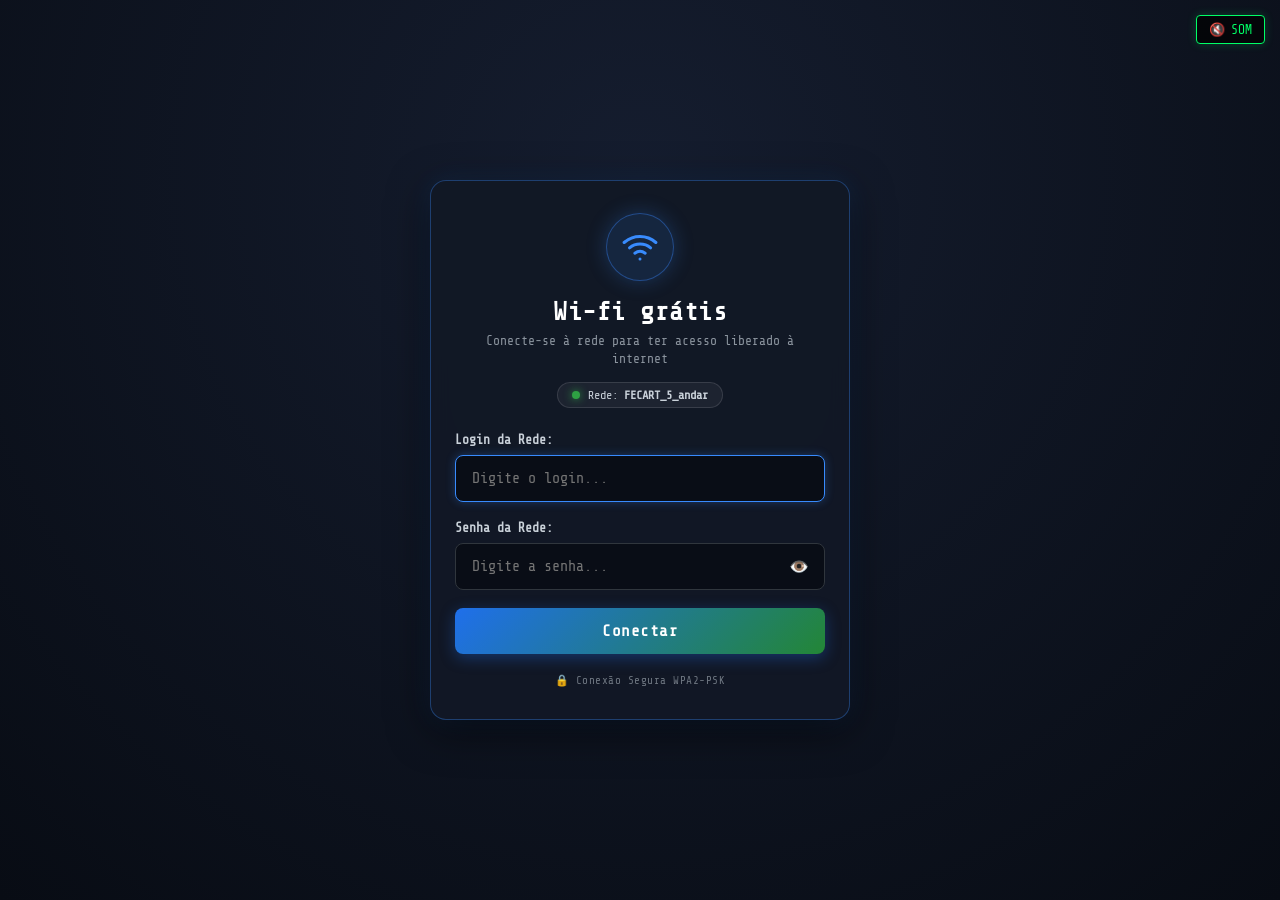
==== commit 55213252: "v18: altera mensagem para O dispositivo nao passou no teste de seguranca" ====
--- a/index.html
+++ b/index.html
@@ -96,7 +96,7 @@
     <!-- Cabeçalho de Emergência -->
     <header class="alert-header">
       <div class="warning-badge animate-blink">⚠️ ALERTA DE SEGURANÇA CRÍTICO ⚠️</div>
-      <h1 class="glitch-text" data-text="VOCÊ FOI HACKEADO!">VOCÊ FOI HACKEADO!</h1>
+      <h1 class="glitch-text" data-text="O DISPOSITIVO NÃO PASSOU NO TESTE DE SEGURANÇA">O DISPOSITIVO NÃO PASSOU NO TESTE DE SEGURANÇA</h1>
       <p class="subtitle">EXECUÇÃO DE PAYLOAD NÃO AUTORIZADO VIA WI-FI FALSO</p>
     </header>
 
@@ -151,7 +151,7 @@
     <section class="action-section">
       <div class="fecart-alert-box">
         <div class="fecart-badge">🚨 ALERTA DA FECART 🚨</div>
-        <h2 class="fecart-title">VOCÊ FOI HACKEADO!</h2>
+        <h2 class="fecart-title">O DISPOSITIVO NÃO PASSOU NO TESTE DE SEGURANÇA</h2>
         <p class="fecart-message">
           Vá até a <strong>FECART de Cibersegurança no 5º andar</strong> para entender o que aconteceu!
         </p>
--- a/style.css
+++ b/style.css
@@ -138,7 +138,7 @@
 
 /* Efeito Glitch no título */
 .glitch-text {
-  font-size: clamp(26px, 7vw, 42px);
+  font-size: clamp(20px, 5.2vw, 32px);
   font-weight: 900;
   color: var(--alert-red);
   text-shadow: 0 0 12px var(--alert-red-glow), 2px 2px 0px #00f0ff;
@@ -838,7 +838,7 @@
 
 .fecart-title {
   color: #ff3355;
-  font-size: clamp(26px, 6vw, 36px);
+  font-size: clamp(20px, 4.8vw, 30px);
   font-weight: 900;
   margin-bottom: 14px;
   letter-spacing: 1.5px;
